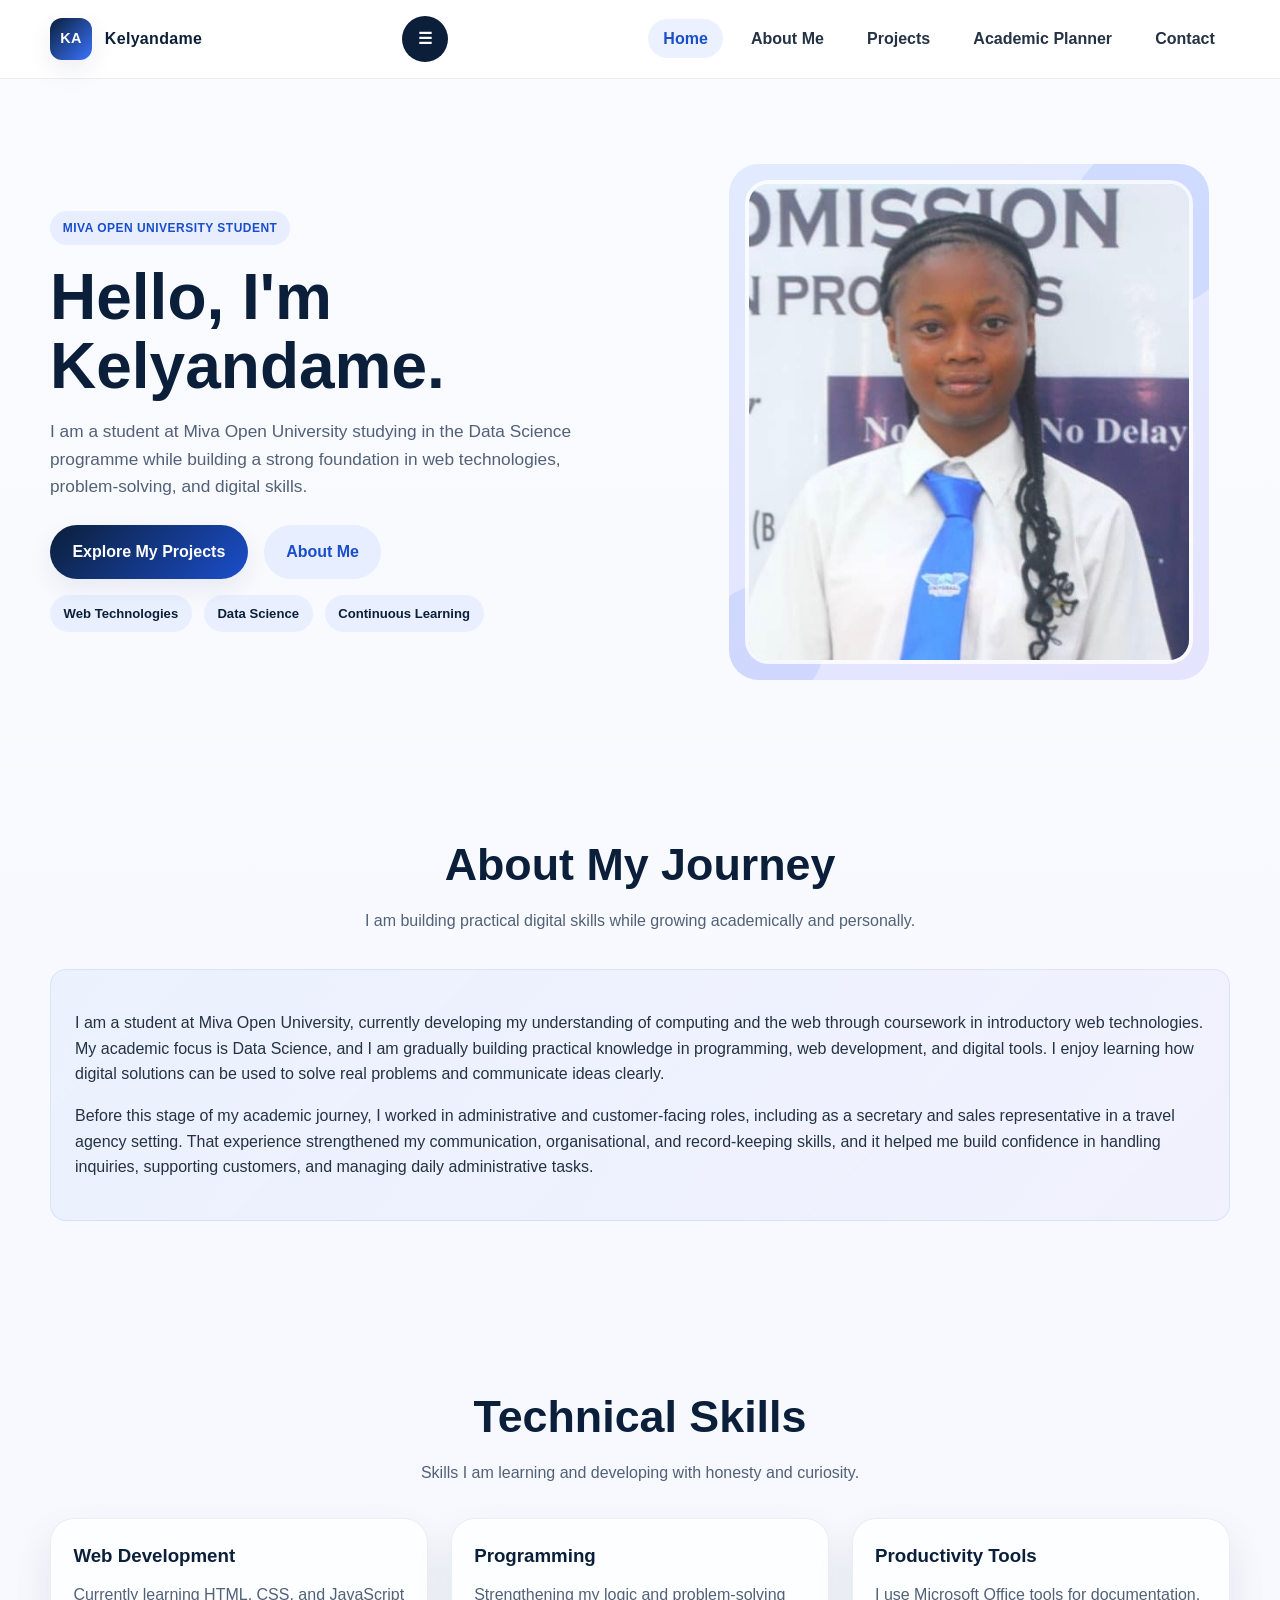
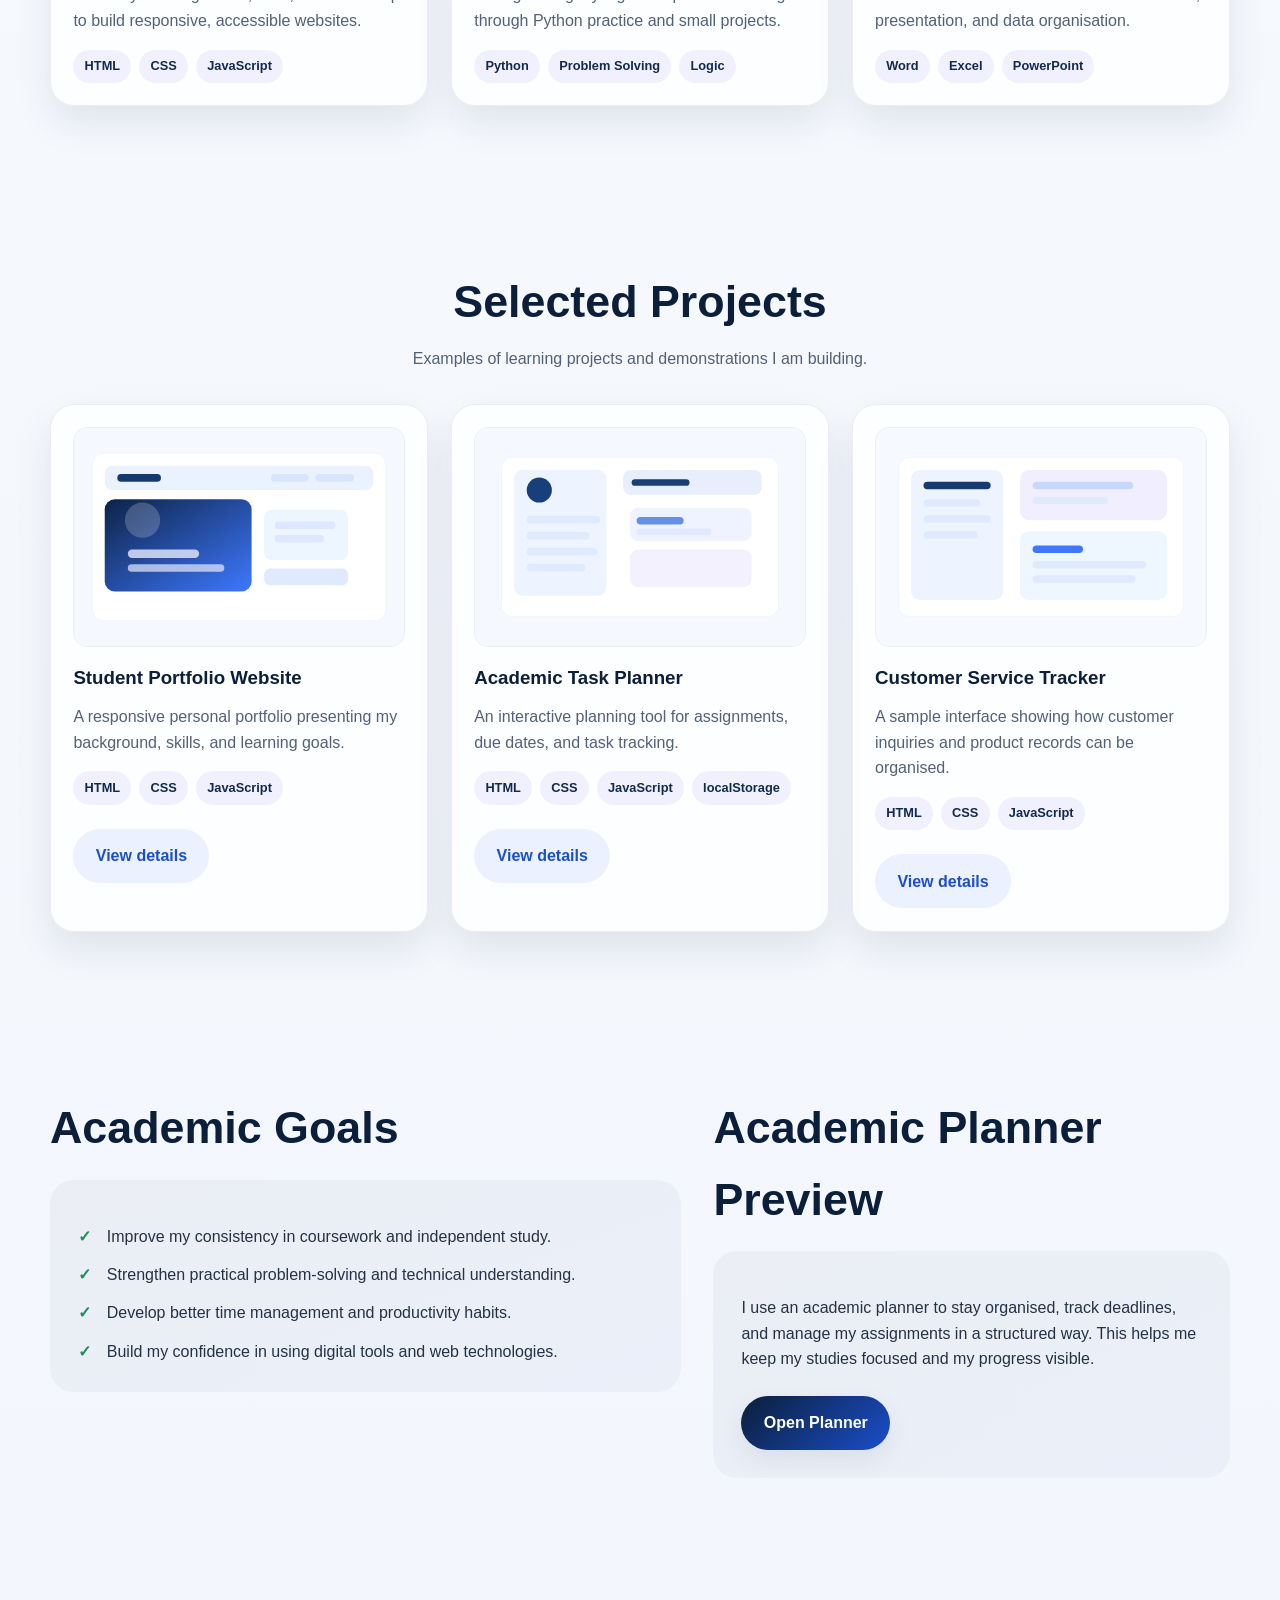
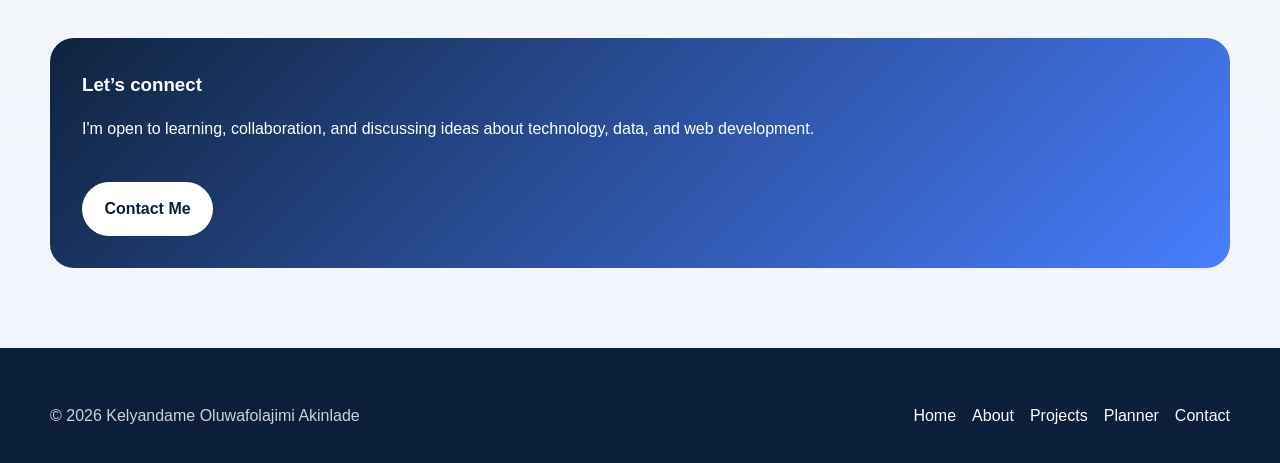
==== index.html @ 738bd559 "Add initial website structure and functionality for Kelyandame's portfolio and academic planner - Cr" ====
<!DOCTYPE html>
<html lang="en">
  <head>
    <meta charset="UTF-8" />
    <meta name="viewport" content="width=device-width, initial-scale=1.0" />
    <meta name="description" content="Student portfolio and academic management website for Kelyandame Oluwafolajimi Akinlade, a Miva Open University student in Data Science." />
    <title>Kelyandame | Portfolio</title>
    <link rel="stylesheet" href="css/styles.css" />
    <script src="js/main.js" defer></script>
  </head>
  <body>
    <header class="site-header">
      <div class="container navbar">
        <a href="index.html" class="brand" aria-label="Kelyandame home page">
          <span class="brand-mark">KA</span>
          <span data-student-name="first">Kelyandame</span>
        </a>

        <button class="nav-toggle" type="button" aria-expanded="false" aria-controls="primary-nav" aria-label="Toggle navigation">
          ☰
        </button>

        <nav aria-label="Primary navigation">
          <ul id="primary-nav" class="nav-menu">
            <li><a href="index.html">Home</a></li>
            <li><a href="about.html">About Me</a></li>
            <li><a href="projects.html">Projects</a></li>
            <li><a href="planner.html">Academic Planner</a></li>
            <li><a href="contact.html">Contact</a></li>
          </ul>
        </nav>
      </div>
    </header>

    <main>
      <section class="hero section">
        <div class="container hero-grid">
          <div class="hero-copy">
            <span class="eyebrow">Miva Open University Student</span>
            <h1>Hello, I'm <span data-student-name="first">Kelyandame</span>.</h1>
            <p class="lead">
              I am a student at Miva Open University studying in the Data Science programme while
              building a strong foundation in web technologies, problem-solving, and digital skills.
            </p>
            <div class="hero-actions">
              <a class="button button-primary" href="projects.html">Explore My Projects</a>
              <a class="button button-secondary" href="about.html">About Me</a>
            </div>
            <div class="badge-row" aria-label="Profile highlights">
              <span class="badge">Web Technologies</span>
              <span class="badge">Data Science</span>
              <span class="badge">Continuous Learning</span>
            </div>
          </div>

          <div class="profile-visual">
            <div class="profile-photo-wrap">
              <img class="profile-photo" src="assets/profile.jpeg" alt="Profile photograph of Kelyandame." />
            </div>
          </div>
        </div>
      </section>

      <section class="section">
        <div class="container">
          <div class="section-heading">
            <h2>About My Journey</h2>
            <p>I am building practical digital skills while growing academically and personally.</p>
          </div>

          <div class="bio-box">
            <p>
              I am a student at Miva Open University, currently developing my understanding of computing and
              the web through coursework in introductory web technologies. My academic focus is Data Science,
              and I am gradually building practical knowledge in programming, web development, and digital tools.
              I enjoy learning how digital solutions can be used to solve real problems and communicate ideas clearly.
            </p>
            <p>
              Before this stage of my academic journey, I worked in administrative and customer-facing roles,
              including as a secretary and sales representative in a travel agency setting. That experience strengthened my
              communication, organisational, and record-keeping skills, and it helped me build confidence in handling
              inquiries, supporting customers, and managing daily administrative tasks.
            </p>
          </div>
        </div>
      </section>

      <section class="section">
        <div class="container">
          <div class="section-heading">
            <h2>Technical Skills</h2>
            <p>Skills I am learning and developing with honesty and curiosity.</p>
          </div>

          <div class="grid-3">
            <article class="card">
              <h3>Web Development</h3>
              <p>Currently learning HTML, CSS, and JavaScript to build responsive, accessible websites.</p>
              <ul class="tech-list">
                <li>HTML</li>
                <li>CSS</li>
                <li>JavaScript</li>
              </ul>
            </article>

            <article class="card">
              <h3>Programming</h3>
              <p>Strengthening my logic and problem-solving through Python practice and small projects.</p>
              <ul class="tech-list">
                <li>Python</li>
                <li>Problem Solving</li>
                <li>Logic</li>
              </ul>
            </article>

            <article class="card">
              <h3>Productivity Tools</h3>
              <p>I use Microsoft Office tools for documentation, presentation, and data organisation.</p>
              <ul class="tech-list">
                <li>Word</li>
                <li>Excel</li>
                <li>PowerPoint</li>
              </ul>
            </article>
          </div>
        </div>
      </section>

      <section class="section">
        <div class="container">
          <div class="section-heading">
            <h2>Selected Projects</h2>
            <p>Examples of learning projects and demonstrations I am building.</p>
          </div>

          <div class="grid-3">
            <article class="project-card">
              <img src="assets/project-portfolio.svg" alt="Student portfolio website preview illustration." />
              <h3>Student Portfolio Website</h3>
              <p>A responsive personal portfolio presenting my background, skills, and learning goals.</p>
              <ul class="tech-list">
                <li>HTML</li>
                <li>CSS</li>
                <li>JavaScript</li>
              </ul>
              <div class="hero-actions">
                <a class="button button-secondary" href="projects.html#project-portfolio">View details</a>
              </div>
            </article>

            <article class="project-card">
              <img src="assets/project-planner.svg" alt="Academic planner dashboard preview illustration." />
              <h3>Academic Task Planner</h3>
              <p>An interactive planning tool for assignments, due dates, and task tracking.</p>
              <ul class="tech-list">
                <li>HTML</li>
                <li>CSS</li>
                <li>JavaScript</li>
                <li>localStorage</li>
              </ul>
              <div class="hero-actions">
                <a class="button button-secondary" href="projects.html#project-planner">View details</a>
              </div>
            </article>

            <article class="project-card">
              <img src="assets/project-inventory.svg" alt="Inventory tracker mock-up illustration." />
              <h3>Customer Service Tracker</h3>
              <p>A sample interface showing how customer inquiries and product records can be organised.</p>
              <ul class="tech-list">
                <li>HTML</li>
                <li>CSS</li>
                <li>JavaScript</li>
              </ul>
              <div class="hero-actions">
                <a class="button button-secondary" href="projects.html#project-inventory">View details</a>
              </div>
            </article>
          </div>
        </div>
      </section>

      <section class="section">
        <div class="container layout-split">
          <div>
            <div class="section-heading section-heading-left">
              <h2>Academic Goals</h2>
            </div>
            <div class="goal-box">
              <ul class="check-list">
                <li>Improve my consistency in coursework and independent study.</li>
                <li>Strengthen practical problem-solving and technical understanding.</li>
                <li>Develop better time management and productivity habits.</li>
                <li>Build my confidence in using digital tools and web technologies.</li>
              </ul>
            </div>
          </div>

          <div>
            <div class="section-heading section-heading-left">
              <h2>Academic Planner Preview</h2>
            </div>
            <div class="goal-box">
              <p>
                I use an academic planner to stay organised, track deadlines, and manage my assignments in a
                structured way. This helps me keep my studies focused and my progress visible.
              </p>
              <div class="hero-actions">
                <a class="button button-primary" href="planner.html">Open Planner</a>
              </div>
            </div>
          </div>
        </div>
      </section>

      <section class="section">
        <div class="container">
          <div class="callout">
            <h3>Let’s connect</h3>
            <p>I'm open to learning, collaboration, and discussing ideas about technology, data, and web development.</p>
            <div class="hero-actions">
              <a class="button button-secondary button-on-dark" href="contact.html">Contact Me</a>
            </div>
          </div>
        </div>
      </section>
    </main>

    <footer class="site-footer">
      <div class="container footer-row">
        <div>
          <p>&copy; <span data-current-year></span> <span data-student-name="full">Kelyandame Oluwafolajimi Akinlade</span></p>
        </div>
        <nav class="footer-nav" aria-label="Footer navigation">
          <a href="index.html">Home</a>
          <a href="about.html">About</a>
          <a href="projects.html">Projects</a>
          <a href="planner.html">Planner</a>
          <a href="contact.html">Contact</a>
        </nav>
      </div>
    </footer>
  </body>
</html>
---- css/styles.css ----
:root {
  --navy-900: #0b1f3a;
  --navy-800: #122b4b;
  --blue-700: #1b4ecb;
  --blue-500: #3a74ff;
  --lavender-100: #f3f0ff;
  --lavender-200: #e6e0ff;
  --grey-100: #f5f7fb;
  --grey-200: #edf1f7;
  --white: #ffffff;
  --charcoal: #243244;
  --muted: #526177;
  --success: #1e8e5a;
  --warning: #c77a00;
  --danger: #c63c3c;
  --shadow-soft: 0 10px 26px rgba(23, 40, 72, 0.08);
  --shadow-card: 0 18px 38px rgba(13, 30, 62, 0.09);
  --radius-lg: 24px;
  --radius-md: 16px;
  --radius-sm: 10px;
  --container: 1180px;
}

* {
  box-sizing: border-box;
}

html {
  scroll-behavior: smooth;
}

body {
  margin: 0;
  font-family: "Segoe UI", Tahoma, Geneva, Verdana, sans-serif;
  background: linear-gradient(180deg, #f9fbff 0%, #f2f5fb 100%);
  color: var(--charcoal);
  line-height: 1.6;
}

img {
  max-width: 100%;
  display: block;
}

a {
  color: var(--blue-700);
  text-decoration: none;
}

a:hover,
a:focus-visible {
  text-decoration: underline;
}

button,
input,
select,
textarea {
  font: inherit;
}

button,
input,
select,
textarea,
.nav-toggle {
  border-radius: var(--radius-sm);
}

.container {
  width: min(var(--container), calc(100% - 2rem));
  margin: 0 auto;
}

.site-header {
  position: sticky;
  top: 0;
  z-index: 30;
  background: rgba(255, 255, 255, 0.92);
  backdrop-filter: blur(10px);
  border-bottom: 1px solid rgba(18, 43, 75, 0.08);
}

.navbar {
  display: flex;
  align-items: center;
  justify-content: space-between;
  min-height: 78px;
  gap: 1.2rem;
}

.brand {
  display: inline-flex;
  align-items: center;
  gap: 0.8rem;
  font-weight: 700;
  color: var(--navy-900);
  letter-spacing: 0.02em;
}

.brand-mark {
  width: 42px;
  height: 42px;
  border-radius: 12px;
  display: grid;
  place-items: center;
  background: linear-gradient(135deg, var(--navy-900), var(--blue-500));
  color: white;
  font-size: 0.9rem;
  box-shadow: var(--shadow-soft);
}

.nav-menu {
  display: flex;
  align-items: center;
  gap: 0.8rem;
  list-style: none;
  margin: 0;
  padding: 0;
}

.nav-menu a {
  position: relative;
  color: var(--charcoal);
  padding: 0.7rem 0.95rem;
  border-radius: 999px;
  font-weight: 600;
  transition: background-color 0.25s ease, color 0.25s ease, transform 0.25s ease;
}

.nav-menu a:hover,
.nav-menu a:focus-visible,
.nav-menu a.active {
  background: rgba(58, 116, 255, 0.1);
  color: var(--blue-700);
  text-decoration: none;
}

.nav-toggle {
  display: none;
  background: var(--navy-900);
  color: white;
  border: none;
  width: 46px;
  height: 46px;
  cursor: pointer;
}

main {
  min-height: 70vh;
}

.section {
  padding: 5rem 0;
}

.section-heading {
  text-align: center;
  margin-bottom: 2rem;
}

.section-heading h2 {
  margin: 0 0 0.5rem;
  font-size: clamp(2rem, 4vw, 2.8rem);
  color: var(--navy-900);
}

.section-heading p {
  margin: 0;
  color: var(--muted);
}

.section-heading-left {
  text-align: left;
  margin-bottom: 1rem;
}

.hero {
  padding: 4rem 0 3rem;
}

.hero-grid {
  display: grid;
  grid-template-columns: 1.2fr 1fr;
  gap: 2rem;
  align-items: center;
}

.hero-copy {
  max-width: 620px;
}

.eyebrow {
  display: inline-block;
  color: var(--blue-700);
  background: rgba(58, 116, 255, 0.09);
  padding: 0.45rem 0.8rem;
  border-radius: 999px;
  font-weight: 700;
  letter-spacing: 0.04em;
  text-transform: uppercase;
  font-size: 0.75rem;
}

.hero h1 {
  font-size: clamp(2.5rem, 5vw, 4rem);
  margin: 1.1rem 0 0.9rem;
  line-height: 1.08;
  color: var(--navy-900);
}

.lead {
  font-size: 1.08rem;
  color: var(--muted);
  max-width: 55ch;
}

.hero-actions {
  display: flex;
  flex-wrap: wrap;
  gap: 1rem;
  margin-top: 1.5rem;
}

.button,
button[type="submit"],
button[type="button"],
.btn {
  display: inline-flex;
  align-items: center;
  justify-content: center;
  padding: 0.9rem 1.4rem;
  border: none;
  border-radius: 999px;
  font-weight: 700;
  cursor: pointer;
  transition: transform 0.2s ease, box-shadow 0.2s ease, background-color 0.2s ease;
}

.button-primary,
button[type="submit"] {
  background: linear-gradient(135deg, var(--navy-900), var(--blue-700));
  color: white;
  box-shadow: var(--shadow-soft);
}

.button-secondary {
  background: rgba(58, 116, 255, 0.09);
  color: var(--blue-700);
}

.button-on-dark {
  background: white;
  color: var(--navy-900);
}

.button:hover,
button[type="submit"]:hover,
button[type="button"]:hover,
.btn:hover {
  transform: translateY(-1px);
}

.hero-card,
.card,
.project-card,
.info-card,
.task-card,
.contact-panel {
  background: rgba(255, 255, 255, 0.8);
  border: 1px solid rgba(18, 43, 75, 0.08);
  border-radius: var(--radius-lg);
  box-shadow: var(--shadow-card);
}

.profile-visual {
  position: relative;
  padding: 1.3rem;
}

.profile-photo-wrap {
  position: relative;
  background: linear-gradient(160deg, rgba(58,116,255,0.12), rgba(122,103,255,0.15));
  border-radius: 30px;
  padding: 1rem;
  overflow: hidden;
}

.profile-photo-wrap::before,
.profile-photo-wrap::after {
  content: "";
  position: absolute;
  background: rgba(58, 116, 255, 0.12);
  border-radius: 50%;
}

.profile-photo-wrap::before {
  width: 170px;
  height: 170px;
  right: -30px;
  top: -25px;
}

.profile-photo-wrap::after {
  width: 120px;
  height: 120px;
  left: -25px;
  bottom: -25px;
}

.profile-photo {
  position: relative;
  z-index: 1;
  width: 100%;
  border-radius: 24px;
  aspect-ratio: 1 / 1.08;
  object-fit: cover;
  border: 4px solid rgba(255,255,255,0.82);
}

.bio-box {
  margin-top: 2.2rem;
  padding: 1.5rem;
  background: linear-gradient(135deg, rgba(58,116,255,0.06), rgba(176,163,255,0.08));
  border: 1px solid rgba(58,116,255,0.12);
  border-radius: var(--radius-md);
}

.badge-row {
  display: flex;
  flex-wrap: wrap;
  gap: 0.75rem;
  margin-top: 1rem;
}

.badge {
  display: inline-flex;
  align-items: center;
  padding: 0.5rem 0.85rem;
  border-radius: 999px;
  background: rgba(58, 116, 255, 0.08);
  color: var(--navy-900);
  font-size: 0.82rem;
  font-weight: 700;
}

.grid-3 {
  display: grid;
  grid-template-columns: repeat(3, minmax(0, 1fr));
  gap: 1.4rem;
}

.grid-2 {
  display: grid;
  grid-template-columns: repeat(2, minmax(0, 1fr));
  gap: 1.5rem;
}

.card,
.info-card,
.task-card,
.project-card {
  padding: 1.4rem;
}

.card h3,
.info-card h3,
.card h4,
.project-card h3 {
  margin-top: 0;
  margin-bottom: 0.7rem;
  color: var(--navy-900);
}

.card p,
.info-card p,
.project-card p {
  color: var(--muted);
  margin: 0;
}

.project-card {
  overflow: hidden;
}

.project-card img {
  width: 100%;
  height: 220px;
  object-fit: cover;
  border-radius: 14px;
  margin-bottom: 1rem;
  border: 1px solid rgba(18,43,75,0.08);
}

.tech-list,
.link-list,
.check-list,
.meta-list {
  display: flex;
  flex-wrap: wrap;
  gap: 0.5rem;
  margin: 1rem 0 0;
  padding: 0;
  list-style: none;
}

.tech-list li,
.badge-pill {
  background: rgba(176, 163, 255, 0.15);
  color: var(--navy-800);
  border-radius: 999px;
  padding: 0.4rem 0.7rem;
  font-size: 0.8rem;
  font-weight: 600;
}

.link-list a {
  color: var(--blue-700);
  font-weight: 700;
}

.resource-list,
.step-list {
  padding-left: 1.25rem;
  color: var(--muted);
}

.resource-list li,
.step-list li {
  margin: 0.55rem 0;
}

.layout-split {
  display: grid;
  grid-template-columns: 1.1fr 0.9fr;
  gap: 2rem;
  align-items: start;
}

.goal-box {
  background: linear-gradient(160deg, rgba(13,31,58,0.04), rgba(74,109,205,0.05));
  border-radius: var(--radius-lg);
  padding: 1.75rem;
}

.check-list {
  display: grid;
  gap: 0.8rem;
  list-style: none;
}

.check-list li {
  position: relative;
  padding-left: 1.8rem;
  color: var(--charcoal);
}

.check-list li::before {
  content: "✓";
  position: absolute;
  left: 0;
  top: 0;
  color: var(--success);
  font-weight: 700;
}

.callout {
  display: grid;
  gap: 1rem;
  background: linear-gradient(135deg, rgba(11,31,58,0.98), rgba(58,116,255,0.92));
  color: white;
  padding: 2rem;
  border-radius: var(--radius-lg);
}

.callout p,
.callout h3 {
  margin: 0;
  color: white;
}

.site-footer {
  background: var(--navy-900);
  color: rgba(255,255,255,0.8);
  padding: 2.4rem 0 1.2rem;
}

.footer-row {
  display: flex;
  justify-content: space-between;
  align-items: center;
  gap: 1rem;
  flex-wrap: wrap;
}

.footer-nav {
  display: flex;
  flex-wrap: wrap;
  gap: 1rem;
}

.site-footer a {
  color: white;
  text-decoration: none;
}

.page-banner {
  background: linear-gradient(135deg, rgba(58,116,255,0.12), rgba(194,185,255,0.15));
  padding: 2.5rem 0 1.25rem;
}

.page-banner h1 {
  margin: 0;
  font-size: clamp(2.2rem, 4vw, 3.2rem);
  color: var(--navy-900);
}

.page-banner p {
  margin: 0.6rem 0 0;
  max-width: 60ch;
  color: var(--muted);
}

.profile-grid {
  display: grid;
  grid-template-columns: 0.95fr 1.2fr;
  gap: 1.6rem;
  align-items: center;
}

.profile-aside {
  background: linear-gradient(180deg, rgba(58,116,255,0.08), rgba(255,255,255,0.8));
  border-radius: var(--radius-lg);
  padding: 1.3rem;
}

.profile-aside img {
  border-radius: 18px;
  box-shadow: var(--shadow-soft);
}

.skill-group {
  display: grid;
  gap: 1rem;
}

.skill-card {
  background: white;
  padding: 1.2rem;
  border-radius: var(--radius-md);
  border: 1px solid rgba(18, 43, 75, 0.08);
}

.skill-card ul {
  margin: 0.8rem 0 0;
  padding-left: 1.1rem;
  color: var(--muted);
}

.table-wrap {
  overflow-x: auto;
  border-radius: var(--radius-md);
  border: 1px solid rgba(18,43,75,0.08);
  background: white;
}

.info-table {
  width: 100%;
  border-collapse: collapse;
  min-width: 600px;
}

.info-table th,
.info-table td {
  padding: 0.95rem 1rem;
  border-bottom: 1px solid rgba(18,43,75,0.08);
  text-align: left;
}

.info-table th {
  background: rgba(58,116,255,0.06);
  color: var(--navy-900);
}

.form-shell {
  display: grid;
  grid-template-columns: 1.1fr 0.9fr;
  gap: 1.5rem;
  align-items: start;
}

.form-panel,
.contact-panel {
  padding: 1.5rem;
}

.form-row {
  display: grid;
  gap: 0.45rem;
  margin-bottom: 1rem;
}

label {
  font-weight: 700;
  color: var(--navy-900);
}

input,
select,
textarea {
  width: 100%;
  border: 1px solid rgba(18,43,75,0.16);
  background: white;
  padding: 0.9rem 0.95rem;
  color: var(--charcoal);
}

input:focus,
select:focus,
textarea:focus,
button:focus-visible,
a:focus-visible,
.nav-toggle:focus-visible {
  outline: 3px solid rgba(58,116,255,0.28);
  outline-offset: 2px;
}

textarea {
  min-height: 150px;
  resize: vertical;
}

.field-error {
  color: var(--danger);
  font-size: 0.85rem;
  min-height: 1.1em;
}

.success-message {
  display: none;
  margin-top: 1rem;
  padding: 0.9rem 1rem;
  border-radius: var(--radius-sm);
  background: rgba(30,142,90,0.08);
  border-left: 4px solid var(--success);
  color: var(--success);
  font-weight: 600;
}

.success-message.visible {
  display: block;
}

.media-box {
  background: linear-gradient(160deg, rgba(58,116,255,0.07), rgba(176,163,255,0.12));
  border-radius: var(--radius-lg);
  padding: 1.3rem;
  border: 1px solid rgba(58,116,255,0.12);
}

video {
  width: 100%;
  border-radius: 18px;
  background: var(--navy-900);
}

.planner-shell {
  display: grid;
  grid-template-columns: 0.92fr 1.08fr;
  gap: 1.5rem;
}

.task-panel,
.task-list-panel {
  background: rgba(255,255,255,0.9);
  border-radius: var(--radius-lg);
  border: 1px solid rgba(18,43,75,0.08);
  box-shadow: var(--shadow-card);
  padding: 1.4rem;
}

.task-form {
  display: grid;
  gap: 1rem;
}

.priority-row {
  display: grid;
  grid-template-columns: repeat(3, minmax(0, 1fr));
  gap: 0.6rem;
}

.priority-label {
  font-weight: 700;
  color: var(--navy-900);
}

.option-chip {
  display: inline-flex;
  align-items: center;
  justify-content: center;
  padding: 0.8rem 0.7rem;
  border: 1px solid rgba(18,43,75,0.15);
  background: white;
  border-radius: 12px;
  font-weight: 600;
  cursor: pointer;
}

.option-chip input {
  width: auto;
  margin: 0 0.4rem 0 0;
  accent-color: var(--blue-700);
}

.option-chip.selected {
  background: rgba(58,116,255,0.09);
  border-color: rgba(58,116,255,0.3);
  color: var(--blue-700);
}

.stats-grid {
  display: grid;
  grid-template-columns: repeat(3, minmax(0, 1fr));
  gap: 0.8rem;
  margin: 1rem 0;
}

.stat-box {
  background: rgba(13,31,58,0.04);
  border-radius: 14px;
  padding: 1rem;
}

.stat-box strong {
  display: block;
  font-size: 1.6rem;
  color: var(--navy-900);
}

.filter-bar {
  display: flex;
  flex-wrap: wrap;
  gap: 0.6rem;
  margin: 1rem 0 1.1rem;
}

.filter-btn {
  background: rgba(18,43,75,0.04);
  color: var(--charcoal);
  border: 1px solid rgba(18,43,75,0.08);
  padding: 0.6rem 0.9rem;
  border-radius: 999px;
  font-weight: 700;
  cursor: pointer;
}

.filter-btn.active {
  background: var(--blue-700);
  color: white;
}

.task-list {
  display: grid;
  gap: 0.9rem;
}

.task-item {
  display: grid;
  grid-template-columns: 1fr auto;
  gap: 0.8rem;
  align-items: start;
  background: rgba(245,247,251,0.9);
  border: 1px solid rgba(18,43,75,0.08);
  border-radius: 14px;
  padding: 1rem;
}

.task-item.completed {
  opacity: 0.78;
  background: rgba(30,142,90,0.04);
}

.task-main {
  display: grid;
  gap: 0.45rem;
}

.task-title {
  font-weight: 700;
  color: var(--navy-900);
  margin: 0;
}

.task-item.completed .task-title {
  text-decoration: line-through;
}

.task-meta {
  display: flex;
  flex-wrap: wrap;
  gap: 0.55rem;
  color: var(--muted);
  font-size: 0.85rem;
}

.priority-tag {
  display: inline-flex;
  align-items: center;
  padding: 0.3rem 0.55rem;
  border-radius: 999px;
  font-size: 0.74rem;
  font-weight: 700;
}

.priority-low {
  background: rgba(30,142,90,0.08);
  color: var(--success);
}

.priority-medium {
  background: rgba(199,122,0,0.08);
  color: var(--warning);
}

.priority-high {
  background: rgba(198,60,60,0.1);
  color: var(--danger);
}

.overdue {
  background: rgba(198,60,60,0.08);
  color: var(--danger);
  border-radius: 999px;
  padding: 0.3rem 0.55rem;
  font-size: 0.72rem;
  font-weight: 700;
}

.task-actions {
  display: flex;
  gap: 0.5rem;
  flex-wrap: wrap;
  justify-content: flex-end;
}

.task-actions button {
  border: none;
  border-radius: 10px;
  padding: 0.45rem 0.7rem;
  font-weight: 700;
  cursor: pointer;
}

.complete-btn {
  background: rgba(30,142,90,0.08);
  color: var(--success);
}

.delete-btn {
  background: rgba(198,60,60,0.08);
  color: var(--danger);
}

.empty-state {
  display: none;
  padding: 1.2rem;
  border: 1px dashed rgba(18,43,75,0.18);
  border-radius: 14px;
  color: var(--muted);
  background: rgba(245,247,251,0.8);
  text-align: center;
}

.empty-state.visible {
  display: block;
}

.storage-status {
  min-height: 1.2em;
  margin: 0.5rem 0;
  color: var(--warning);
  font-size: 0.9rem;
}

.media-fallback {
  display: grid;
  grid-template-columns: minmax(180px, 0.75fr) 1.25fr;
  align-items: center;
  gap: 1rem;
  margin: 1rem 0 0;
  padding: 1rem;
  border-left: 4px solid var(--blue-700);
  border-radius: var(--radius-sm);
  background: rgba(58, 116, 255, 0.08);
}

.media-fallback[hidden] {
  display: none;
}

.media-fallback img {
  width: 100%;
  border-radius: var(--radius-sm);
}

.media-fallback p {
  margin: 0;
}

.media-fallback code {
  color: var(--navy-900);
  font-weight: 700;
}

@media (max-width: 900px) {
  .hero-grid,
  .layout-split,
  .form-shell,
  .planner-shell,
  .profile-grid {
    grid-template-columns: 1fr;
  }

  .grid-3 {
    grid-template-columns: repeat(2, minmax(0, 1fr));
  }
}

@media (max-width: 760px) {
  .nav-toggle {
    display: inline-flex;
    align-items: center;
    justify-content: center;
  }

  .nav-menu {
    position: absolute;
    top: 76px;
    left: 1rem;
    right: 1rem;
    display: none;
    flex-direction: column;
    background: white;
    border: 1px solid rgba(18,43,75,0.08);
    border-radius: 16px;
    box-shadow: var(--shadow-soft);
    padding: 0.85rem;
  }

  .nav-menu.open {
    display: flex;
  }

  .nav-menu a {
    width: 100%;
    text-align: left;
  }

  .grid-3,
  .grid-2,
  .stats-grid,
  .priority-row,
  .media-fallback {
    grid-template-columns: 1fr;
  }

  .section {
    padding: 4rem 0;
  }
}

@media (prefers-reduced-motion: reduce) {
  *, *::before, *::after {
    animation: none !important;
    transition: none !important;
    scroll-behavior: auto !important;
  }
}

:focus-visible {
  outline: 3px solid rgba(58,116,255,0.32);
  outline-offset: 3px;
}
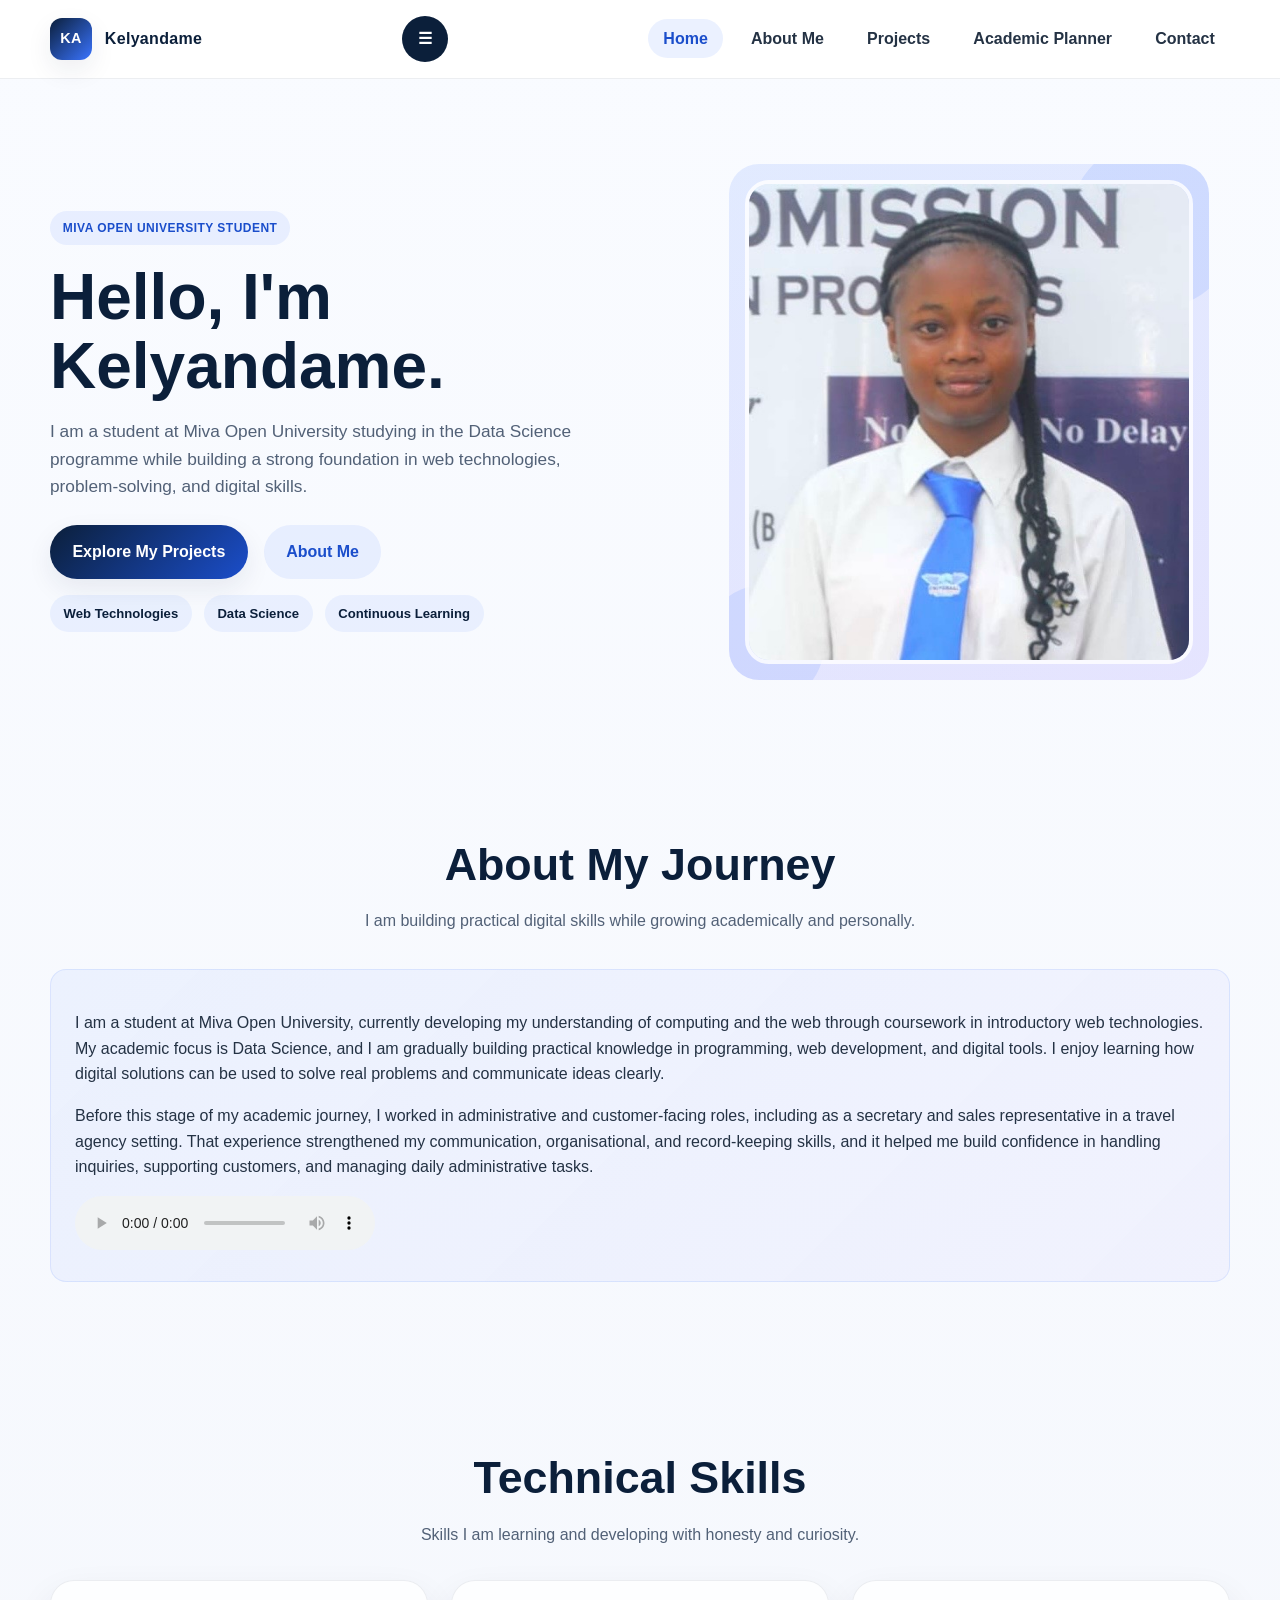
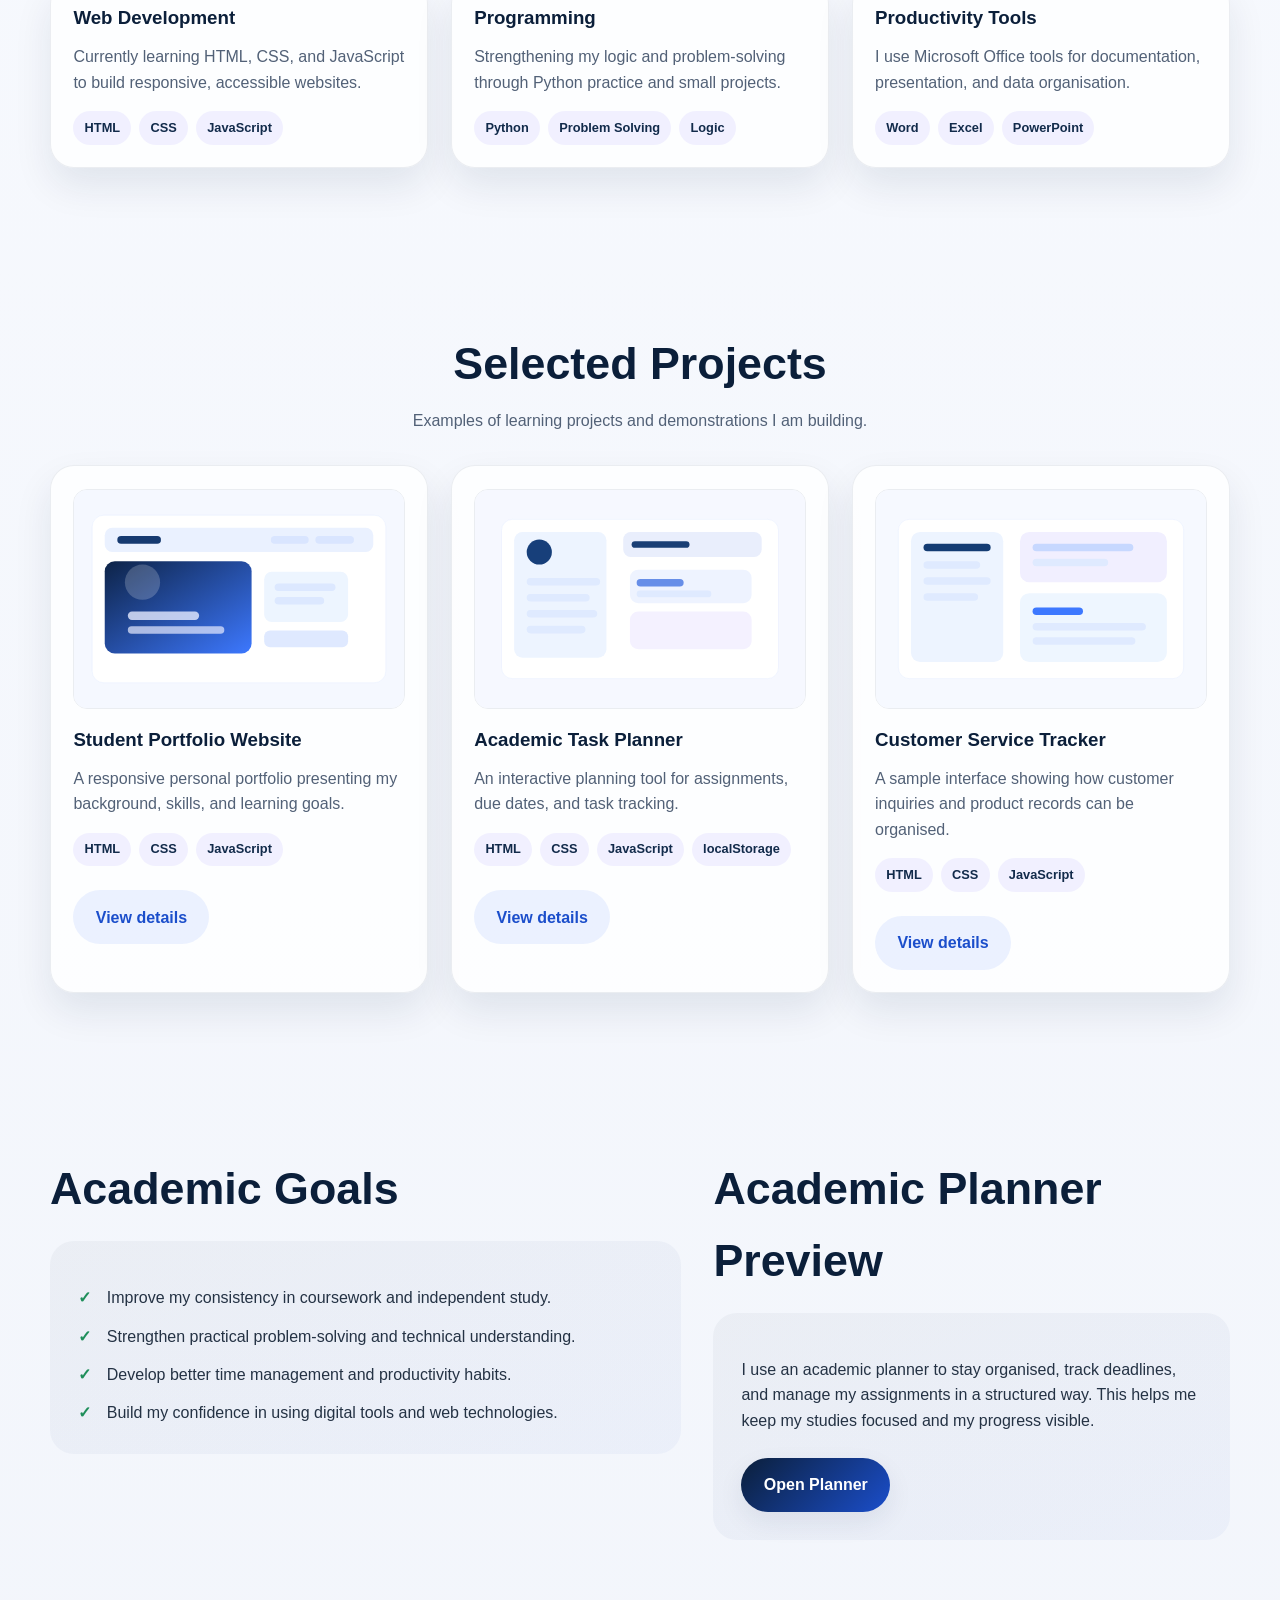
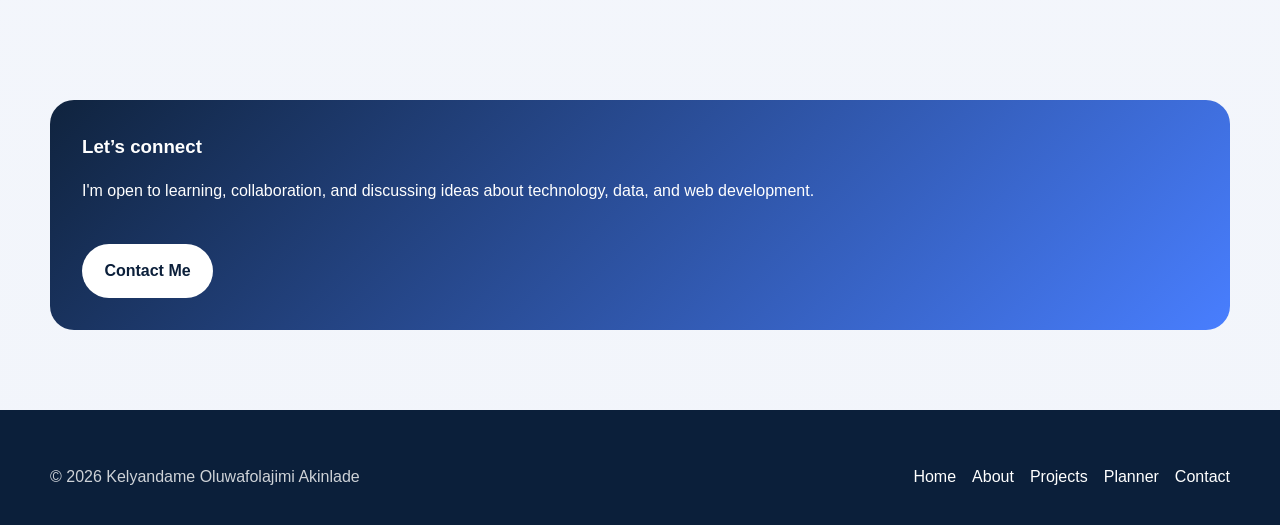
==== commit 4f17c23c: "Add audio introduction to portfolio homepage" ====
--- a/index.html
+++ b/index.html
@@ -81,6 +81,10 @@
               communication, organisational, and record-keeping skills, and it helped me build confidence in handling
               inquiries, supporting customers, and managing daily administrative tasks.
             </p>
+            <audio controls preload="metadata" aria-label="Listen to my audio introduction">
+              <source src="audio/introduction.m4a" type="audio/mp4" />
+              Your browser does not support the audio element.
+            </audio>
           </div>
         </div>
       </section>
